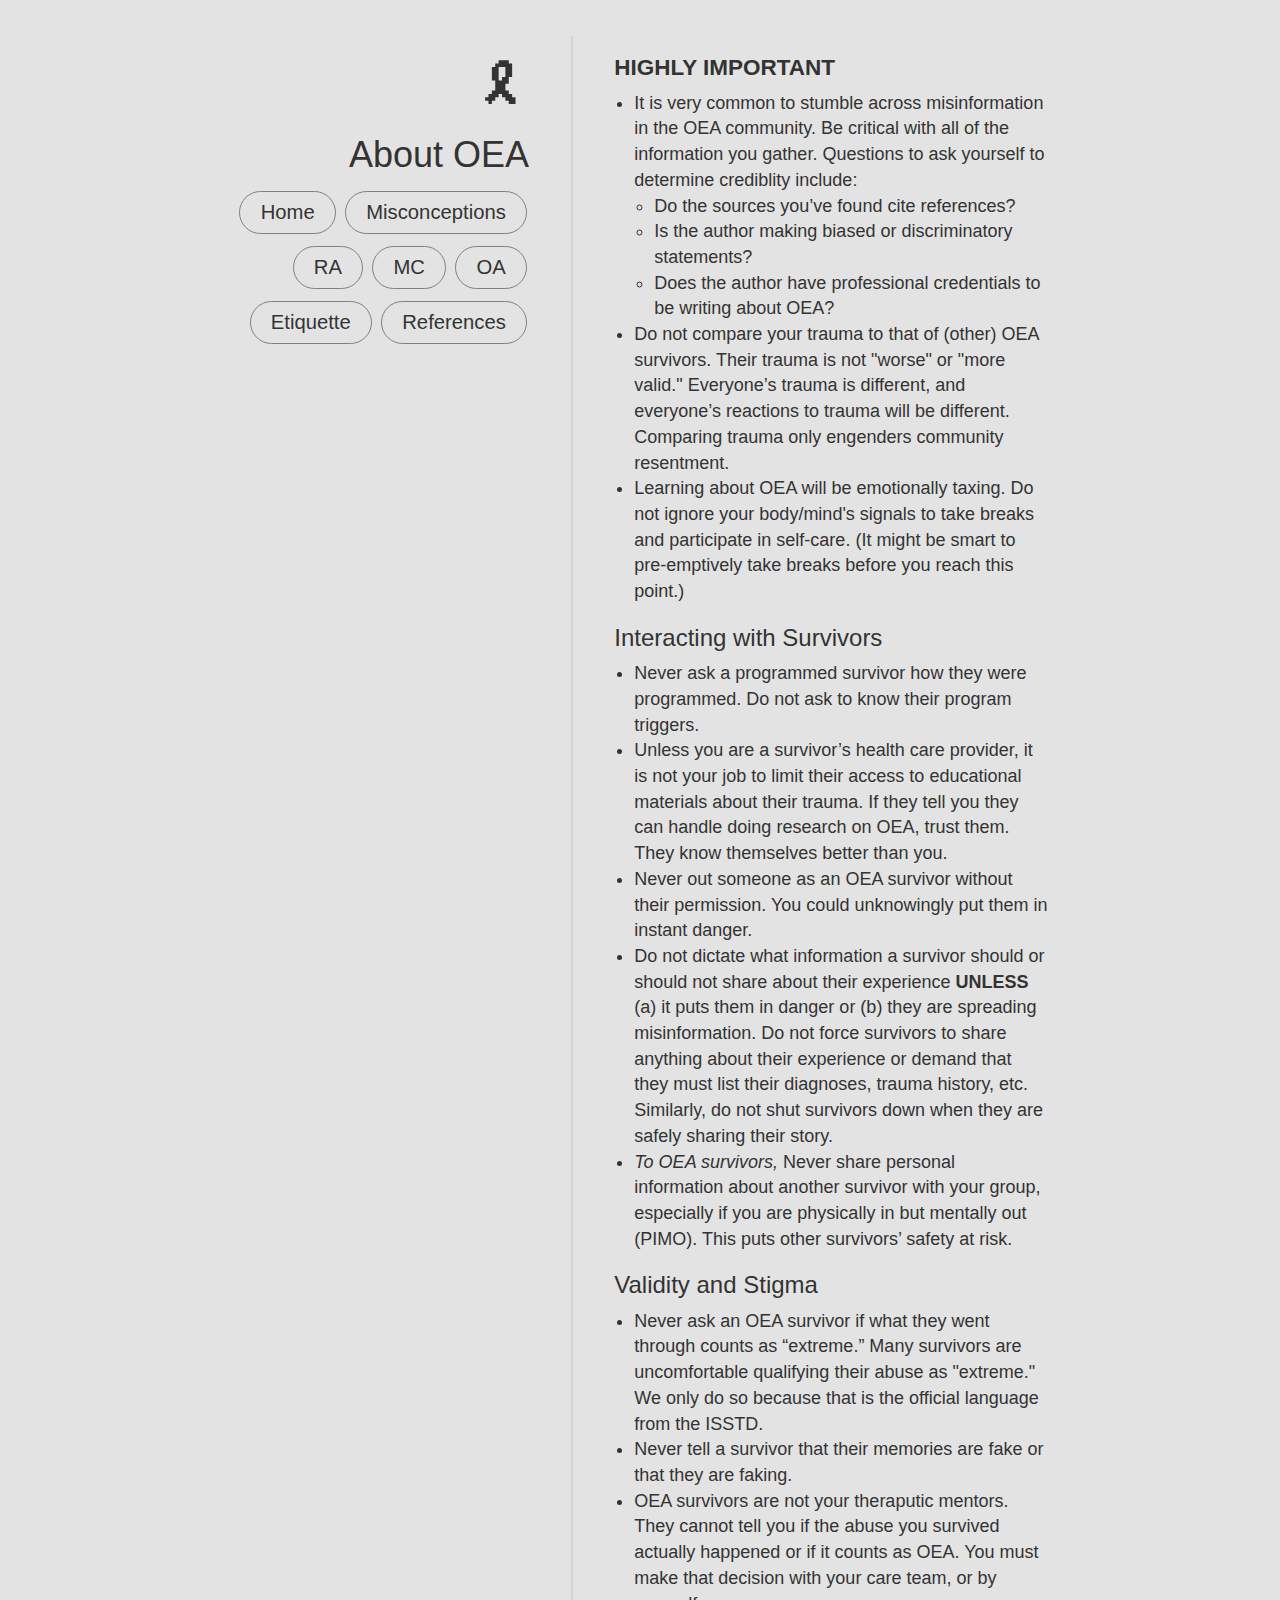
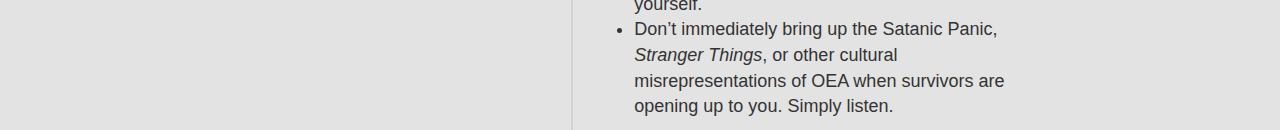
==== etiquette.html @ 13bfb236 "Rename ettiquette.html to etiquette.html" ====
<!DOCTYPE html>
<html>

<head>
    <meta charset="UTF-8">
    <meta name="viewport" content="width=device-width, initial-scale=1.0">
    <meta property="og:title" content="About OEA" />
    <meta property="og:image" content="" />
    <meta property="og:description" content="Learn more about Extreme and Organized Abuse." />
    <meta property="og:url" content="https://aboutoea.info/" />
    <meta property="og:type" content="website" />
    <!-- CSS LINKED HERE -->
    <link href="https://cdn.jsdelivr.net/npm/bootstrap@5.3.3/dist/css/bootstrap.min.css" rel="stylesheet"
        integrity="sha384-QWTKZyjpPEjISv5WaRU9OFeRpok6YctnYmDr5pNlyT2bRjXh0JMhjY6hW+ALEwIH" crossorigin="anonymous">
    <link rel="stylesheet" href="https://maxcdn.bootstrapcdn.com/bootstrap/3.3.7/css/bootstrap.min.css">
    <link href="style.css" rel="stylesheet">
    <script src="https://cdn.jsdelivr.net/npm/bootstrap@5.3.3/dist/js/bootstrap.bundle.min.js"
        integrity="sha384-YvpcrYf0tY3lHB60NNkmXc5s9fDVZLESaAA55NDzOxhy9GkcIdslK1eN7N6jIeHz"
        crossorigin="anonymous"></script>
    <title>About OEA</title>
</head>

<body>
    <div class="container">
        <div class="row">
            <div class="col col-nav"> <!--LEFT SIDE-->
                <h1 id="awareness-ribbon">&#x1F397;</h1>
                <h1>About OEA</h1>
                <div class="buttons">
                    <a href="/"><button type="button" class="btn btn-default">Home</button></a>
                    <a href="myths"><button type="button" class="btn btn-default">Misconceptions</button></a>
                    <a href="ra"><button class="btn btn-default">RA</button></a>
                    <a href="mc"><button class="btn btn-default">MC</button></a>
                    <a href="oa"><button class="btn btn-default">OA</button></a>
                    <a href="etiquette"><button class="btn btn-default">Etiquette</button></a>
                    <a href="sources"><button class="btn btn-default">References</button></a>
                </div>
            </div>
            <section id="ettiquette" class="col-7 col-main">
                <h2><strong>HIGHLY IMPORTANT</strong></h2>
                <ul>
                    <li>It is very common to stumble across misinformation in the OEA community. Be critical with all of the information you gather. Questions to ask yourself to determine crediblity include: 
                        <ul>
                            <li>Do the sources you’ve found cite references?</li>
                            <li>Is the author making biased or discriminatory statements?</li> 
                            <li>Does the author have professional credentials to be writing about OEA?</li>
                        </ul>
                    </li>
                    <li>Do not compare your trauma to that of (other) OEA survivors. Their trauma is not "worse" or "more valid." Everyone’s trauma is different, and everyone’s reactions to trauma will be different. Comparing trauma only engenders community resentment.</li>
                    <li>Learning about OEA will be emotionally taxing. Do not ignore your body/mind's signals to take breaks and participate in self-care. (It might be smart to pre-emptively take breaks before you reach this point.)</li>
                </ul>

                <h3>Interacting with Survivors</h3>
                <ul>
                    <li>Never ask a programmed survivor how they were programmed. Do not ask to know their program triggers.</li>
                    <li>Unless you are a survivor’s health care provider, it is not your job to limit their access to educational materials about their trauma. If they tell you they can handle doing research on OEA, trust them. They know themselves better than you.</li>
                    <li>Never out someone as an OEA survivor without their permission. You could unknowingly put them in instant danger.</li>
                    <li>Do not dictate what information a survivor should or should not share about their experience <strong>UNLESS</strong> (a) it puts them in danger or (b) they are spreading misinformation. Do not force survivors to share anything about their experience or demand that they must list their diagnoses, trauma history, etc. Similarly, do not shut survivors down when they are safely sharing their story.</li>
                    <li><em>To OEA survivors,</em> Never share personal information about another survivor with your group, especially if you are physically in but mentally out (PIMO). This puts other survivors’ safety at risk.</li>
                </ul>

                <h3>Validity and Stigma</h3>
                <ul>
                    <li>Never ask an OEA survivor if what they went through counts as “extreme.” Many survivors are uncomfortable qualifying their abuse as "extreme." We only do so because that is the official language from the ISSTD.</li>
                    <li>Never tell a survivor that their memories are fake or that they are faking.</li>
                    <li>OEA survivors are not your theraputic mentors. They cannot tell you if the abuse you survived actually happened or if it counts as OEA. You must make that decision with your care team, or by yourself.</li>
                    <li>Don’t immediately bring up the Satanic Panic, <em>Stranger Things</em>, or other cultural misrepresentations of OEA when survivors are opening up to you. Simply listen.</li>
                </ul>
            </section>
        </div>
    </div>
</body>

</html>
---- style.css ----
html,
        body {
            height: 100%;
            background-color: #e3e3e3;
            background-size: cover;
        }

        body {
            font-family: 'Gill Sans', 'Gill Sans MT', Calibri, 'Trebuchet MS', sans-serif;
            font-size: 1.8em;
        }

        .container {
            width: 65%;
            transform: translateY(2em);
        }

        h1 {
            font-size: 2em;
        }

        #awareness-ribbon {
            font-size: 3em;
        }

        .col-nav {
            padding-right: 5%;
        }

        .col-main {
            border-left: 2px solid lightgray;
            padding-left: 5%;
        }

        h1 {
            text-align: right;
        }

        h2 {
            font-size: 1.25em;
        }

        .buttons {
            text-align: right;
        }

        .btn-default {
            font-size: 1.125em;
            margin: 0.3em 0.1em;
            padding-left: 1em;
            padding-right: 1em;
            border-color: grey;
            background-color: transparent;
            border-radius: 25px;
        }
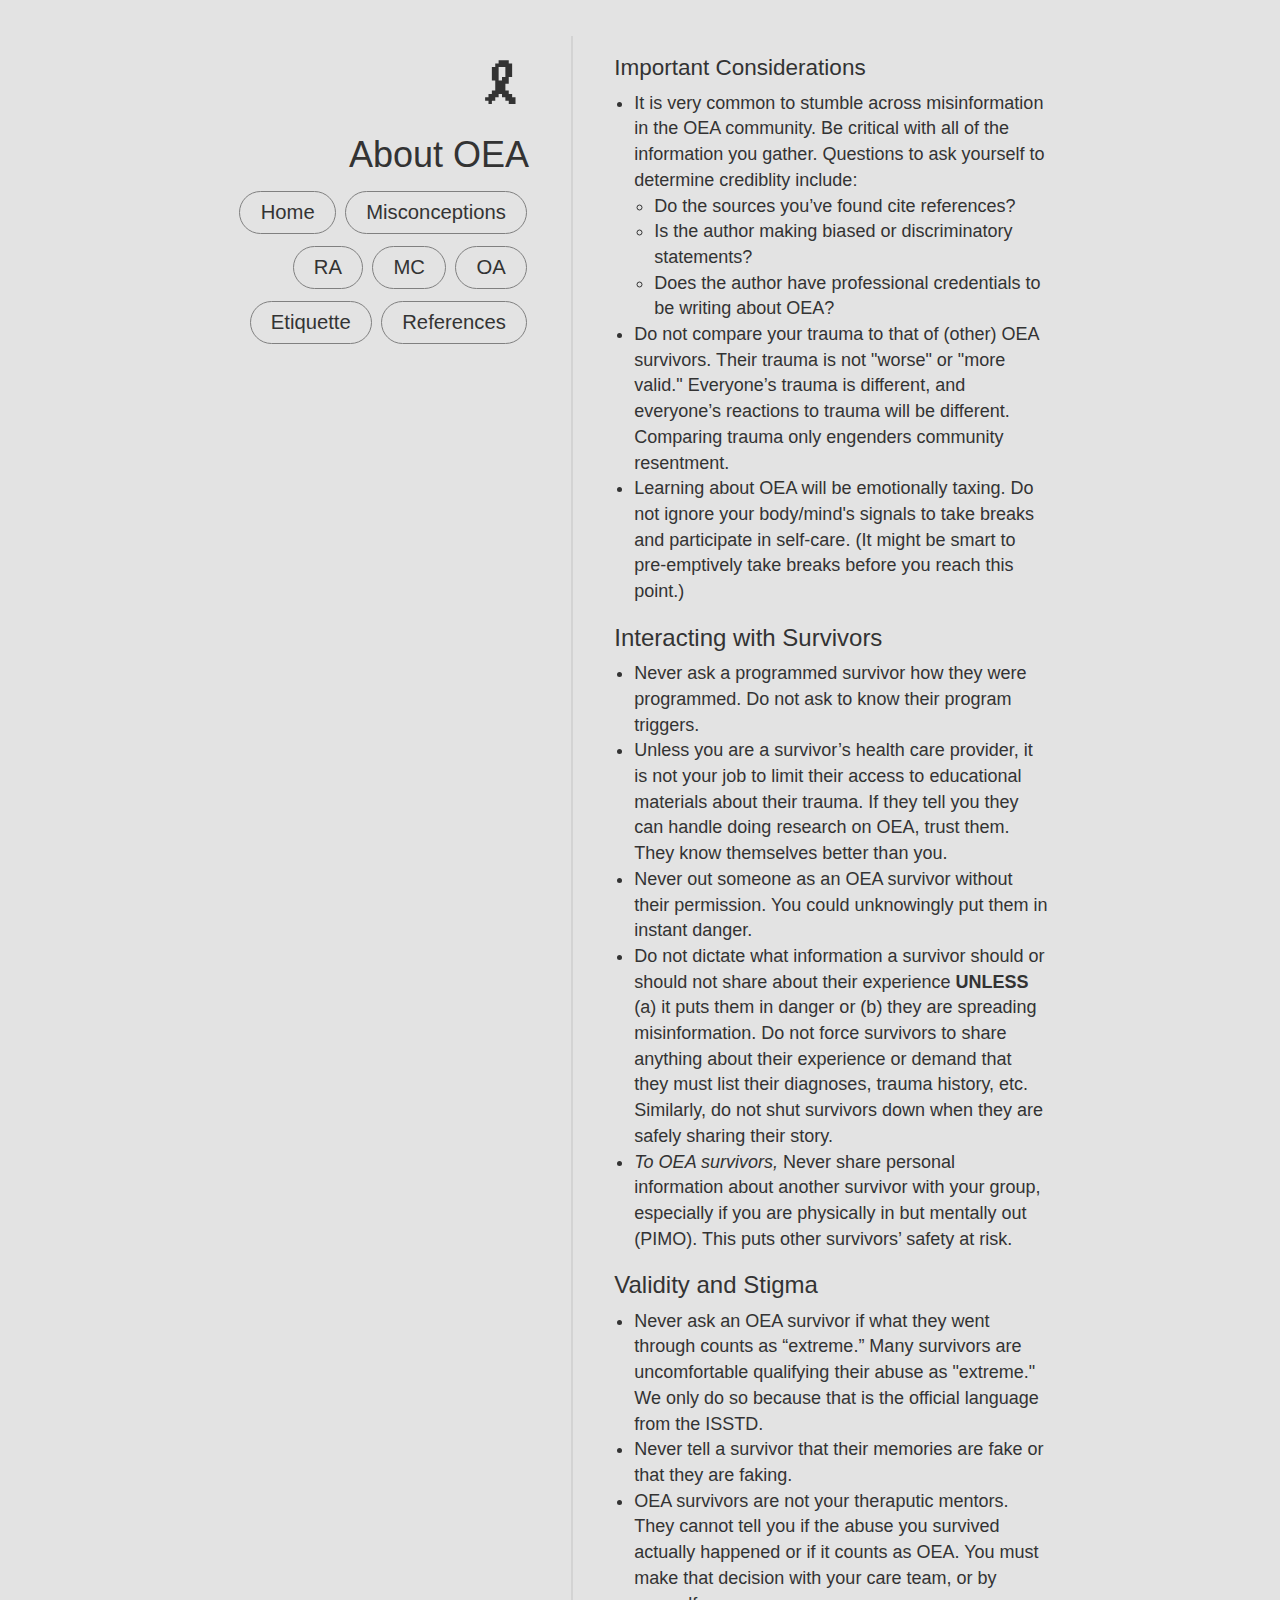
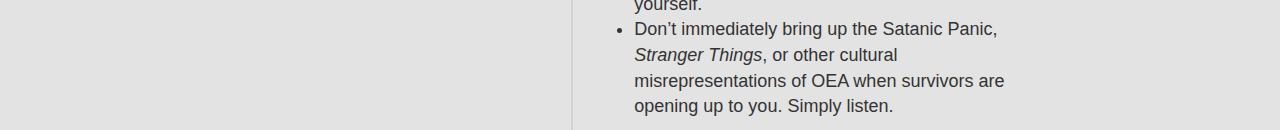
==== commit 50ed8bca: "Update etiquette.html" ====
--- a/etiquette.html
+++ b/etiquette.html
@@ -37,7 +37,7 @@
                 </div>
             </div>
             <section id="ettiquette" class="col-7 col-main">
-                <h2><strong>HIGHLY IMPORTANT</strong></h2>
+                <h2>Important Considerations</h2>
                 <ul>
                     <li>It is very common to stumble across misinformation in the OEA community. Be critical with all of the information you gather. Questions to ask yourself to determine crediblity include: 
                         <ul>
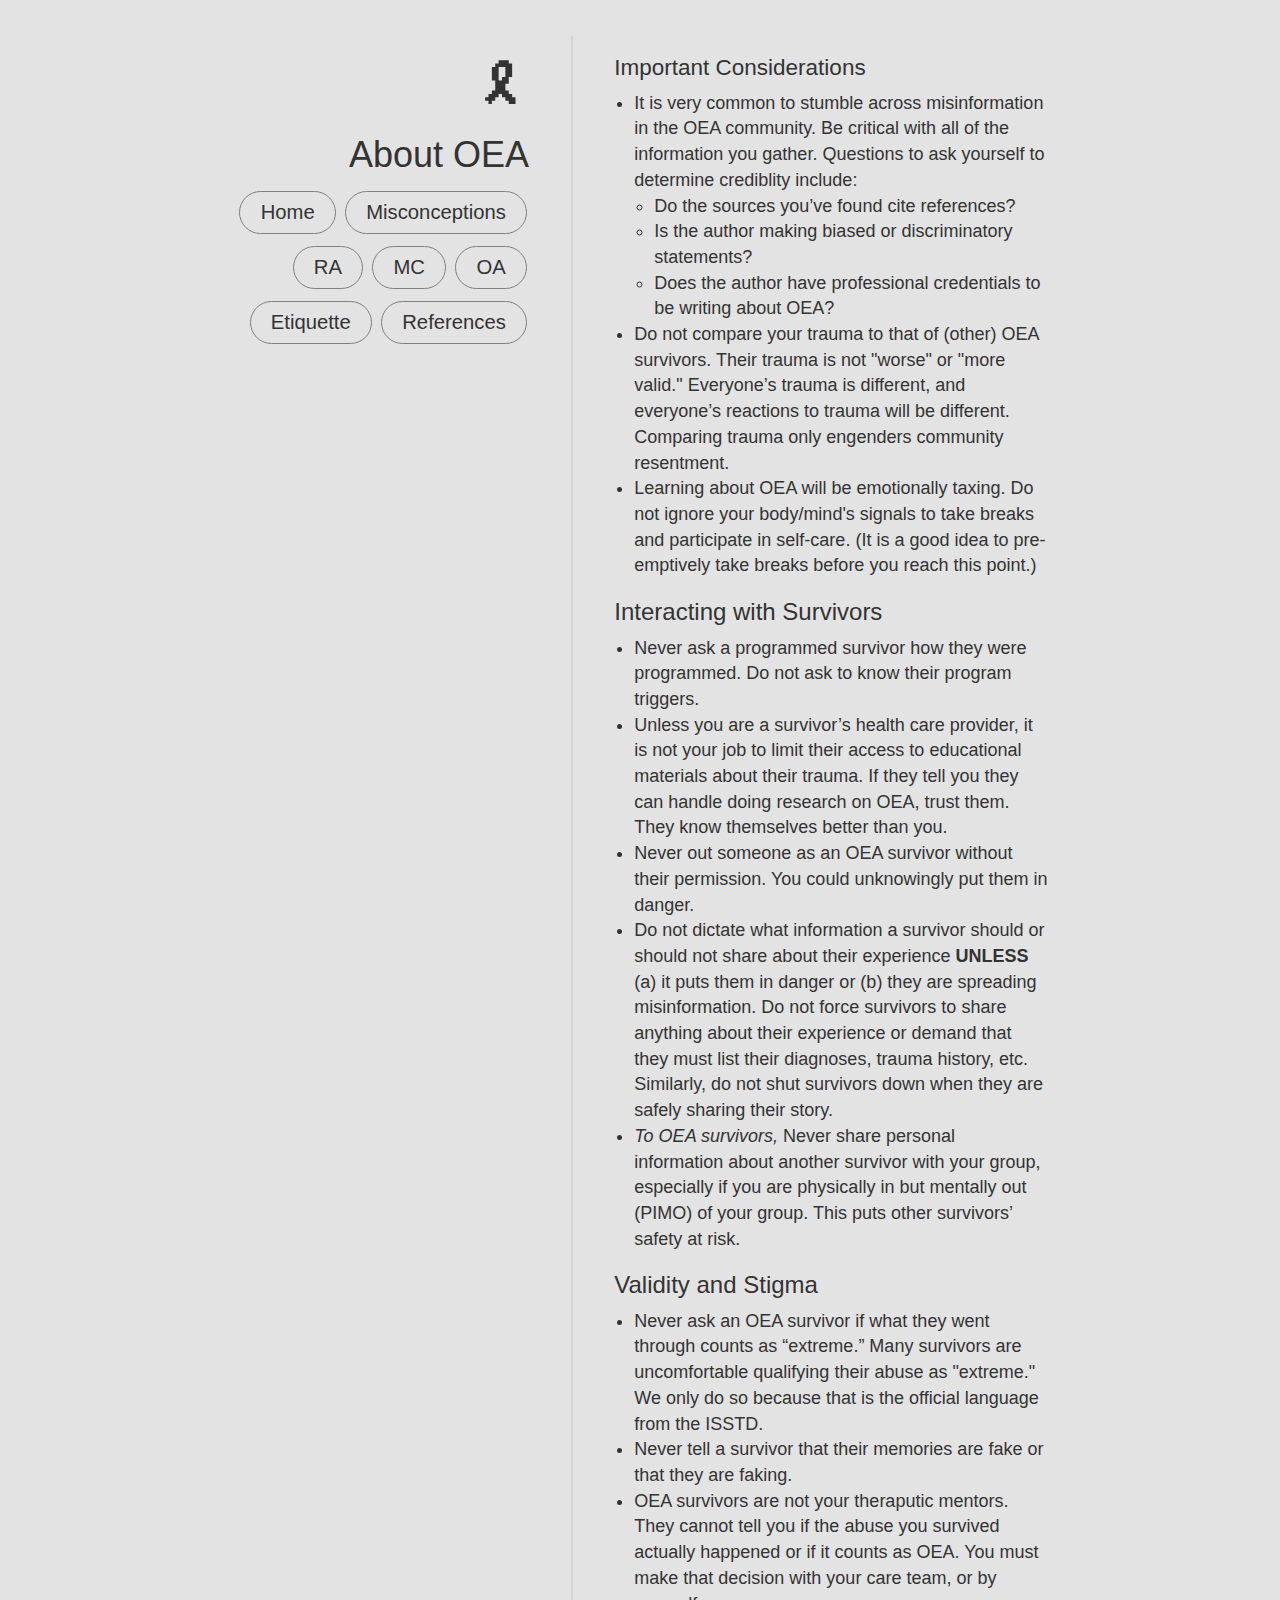
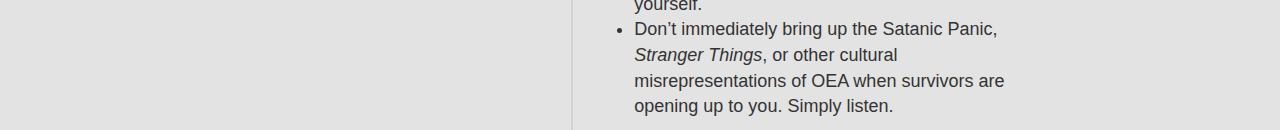
==== commit 41b8ccb0: "Update etiquette.html" ====
--- a/etiquette.html
+++ b/etiquette.html
@@ -47,16 +47,16 @@
                         </ul>
                     </li>
                     <li>Do not compare your trauma to that of (other) OEA survivors. Their trauma is not "worse" or "more valid." Everyone’s trauma is different, and everyone’s reactions to trauma will be different. Comparing trauma only engenders community resentment.</li>
-                    <li>Learning about OEA will be emotionally taxing. Do not ignore your body/mind's signals to take breaks and participate in self-care. (It might be smart to pre-emptively take breaks before you reach this point.)</li>
+                    <li>Learning about OEA will be emotionally taxing. Do not ignore your body/mind's signals to take breaks and participate in self-care. (It is a good idea to pre-emptively take breaks before you reach this point.)</li>
                 </ul>
 
                 <h3>Interacting with Survivors</h3>
                 <ul>
                     <li>Never ask a programmed survivor how they were programmed. Do not ask to know their program triggers.</li>
                     <li>Unless you are a survivor’s health care provider, it is not your job to limit their access to educational materials about their trauma. If they tell you they can handle doing research on OEA, trust them. They know themselves better than you.</li>
-                    <li>Never out someone as an OEA survivor without their permission. You could unknowingly put them in instant danger.</li>
+                    <li>Never out someone as an OEA survivor without their permission. You could unknowingly put them in danger.</li>
                     <li>Do not dictate what information a survivor should or should not share about their experience <strong>UNLESS</strong> (a) it puts them in danger or (b) they are spreading misinformation. Do not force survivors to share anything about their experience or demand that they must list their diagnoses, trauma history, etc. Similarly, do not shut survivors down when they are safely sharing their story.</li>
-                    <li><em>To OEA survivors,</em> Never share personal information about another survivor with your group, especially if you are physically in but mentally out (PIMO). This puts other survivors’ safety at risk.</li>
+                    <li><em>To OEA survivors,</em> Never share personal information about another survivor with your group, especially if you are physically in but mentally out (PIMO) of your group. This puts other survivors’ safety at risk.</li>
                 </ul>
 
                 <h3>Validity and Stigma</h3>
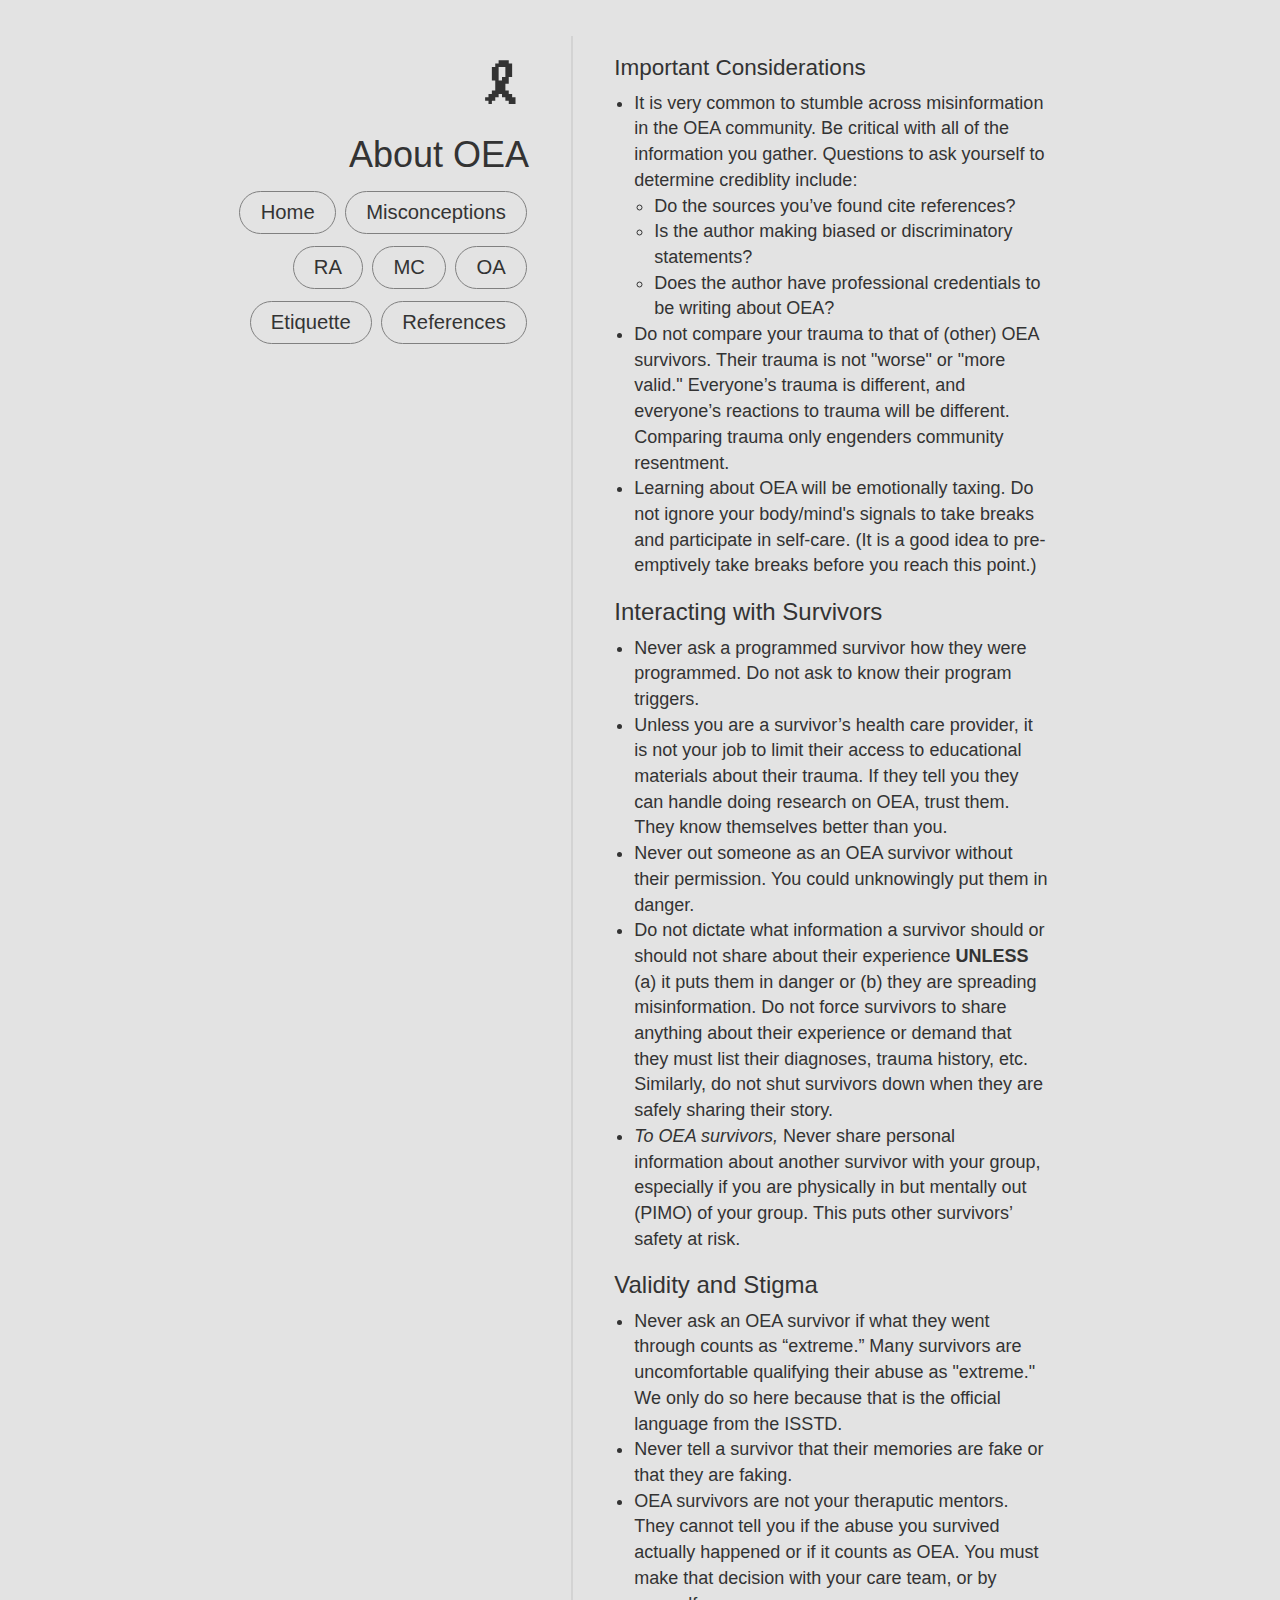
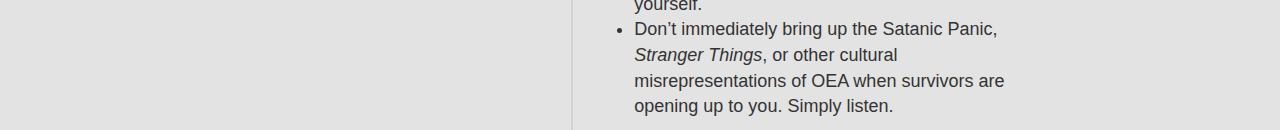
==== commit 459f31ba: "Update etiquette.html" ====
--- a/etiquette.html
+++ b/etiquette.html
@@ -61,7 +61,7 @@
 
                 <h3>Validity and Stigma</h3>
                 <ul>
-                    <li>Never ask an OEA survivor if what they went through counts as “extreme.” Many survivors are uncomfortable qualifying their abuse as "extreme." We only do so because that is the official language from the ISSTD.</li>
+                    <li>Never ask an OEA survivor if what they went through counts as “extreme.” Many survivors are uncomfortable qualifying their abuse as "extreme." We only do so here because that is the official language from the ISSTD.</li>
                     <li>Never tell a survivor that their memories are fake or that they are faking.</li>
                     <li>OEA survivors are not your theraputic mentors. They cannot tell you if the abuse you survived actually happened or if it counts as OEA. You must make that decision with your care team, or by yourself.</li>
                     <li>Don’t immediately bring up the Satanic Panic, <em>Stranger Things</em>, or other cultural misrepresentations of OEA when survivors are opening up to you. Simply listen.</li>
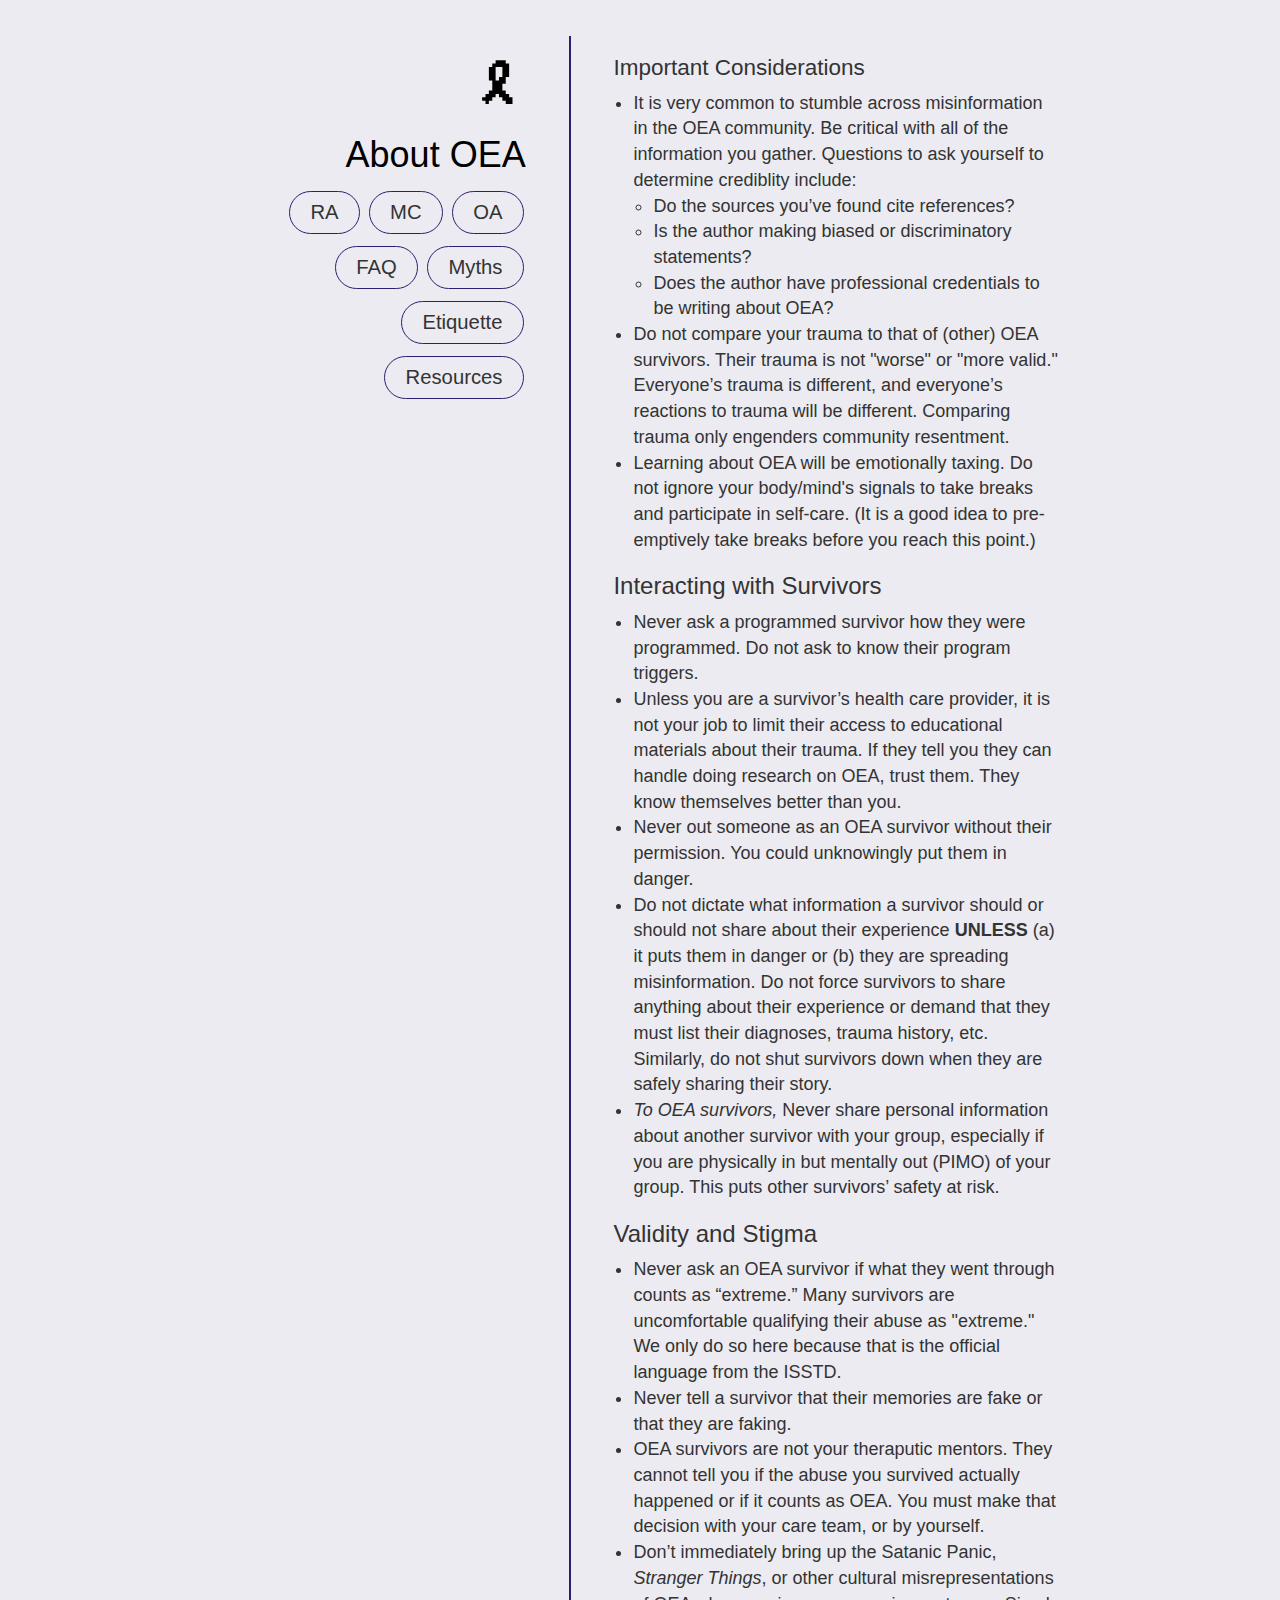
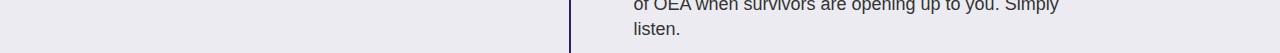
==== commit 13f20003: "Update etiquette.html" ====
--- a/etiquette.html
+++ b/etiquette.html
@@ -24,16 +24,18 @@
     <div class="container">
         <div class="row">
             <div class="col col-nav"> <!--LEFT SIDE-->
-                <h1 id="awareness-ribbon">&#x1F397;</h1>
-                <h1>About OEA</h1>
+                <a href="/" class="a-black"><h1 id="awareness-ribbon">&#x1F397;</h1>
+                <h1>About OEA</h1></a>
                 <div class="buttons">
-                    <a href="/"><button type="button" class="btn btn-default">Home</button></a>
-                    <a href="myths"><button type="button" class="btn btn-default">Misconceptions</button></a>
-                    <a href="ra"><button class="btn btn-default">RA</button></a>
-                    <a href="mc"><button class="btn btn-default">MC</button></a>
-                    <a href="oa"><button class="btn btn-default">OA</button></a>
-                    <a href="etiquette"><button class="btn btn-default">Etiquette</button></a>
-                    <a href="sources"><button class="btn btn-default">References</button></a>
+                    <a href="ra"><button type="button" class="btn btn-default">RA</button></a>
+                    <a href="mc"><button type="button" class="btn btn-default">MC</button></a>
+                    <a href="oa"><button type="button" class="btn btn-default">OA</button></a>
+                    <br />
+                    <a href="faq"><button type="button" class="btn btn-default">FAQ</button></a>
+                    <a href="myths"><button type="button" class="btn btn-default">Myths</button></a>
+                    <a href="etiquette"><button type="button" class="btn btn-default">Etiquette</button></a>
+                    <br />
+                    <a href="resources"><button type="button" class="btn btn-default">Resources</button></a>
                 </div>
             </div>
             <section id="ettiquette" class="col-7 col-main">
--- a/style.css
+++ b/style.css
@@ -1,7 +1,7 @@
        html,
         body {
             height: 100%;
-            background-color: #e3e3e3;
+            background-color: #ebebf1;
             background-size: cover;
         }
 
@@ -11,9 +11,22 @@
         }
 
         .container {
-            width: 65%;
+            width: 67%;
             transform: translateY(2em);
         }
+
+       .a-black:link {
+              color: #000;
+       } 
+       
+       .a-black:hover  {
+              color: #000;
+       } 
+
+       .a-black:visited, .a-black:active {
+              color: #311d70;
+              text-decoration: none;
+       }
 
         h1 {
             font-size: 2em;
@@ -28,7 +41,7 @@
         }
 
         .col-main {
-            border-left: 2px solid lightgray;
+            border-left: 2px solid #311d70;
             padding-left: 5%;
         }
 
@@ -49,7 +62,21 @@
             margin: 0.3em 0.1em;
             padding-left: 1em;
             padding-right: 1em;
-            border-color: grey;
+            border-color: #311d70;
             background-color: transparent;
             border-radius: 25px;
         }
+
+       .btn-default:hover {
+              background-color: #311d70;
+              color: #FFF;
+       }
+
+       .centered {
+              text-align: center !important;
+       }
+
+       .hangingindent {
+             padding-left: 22px ;
+             text-indent: -22px ;
+       }
